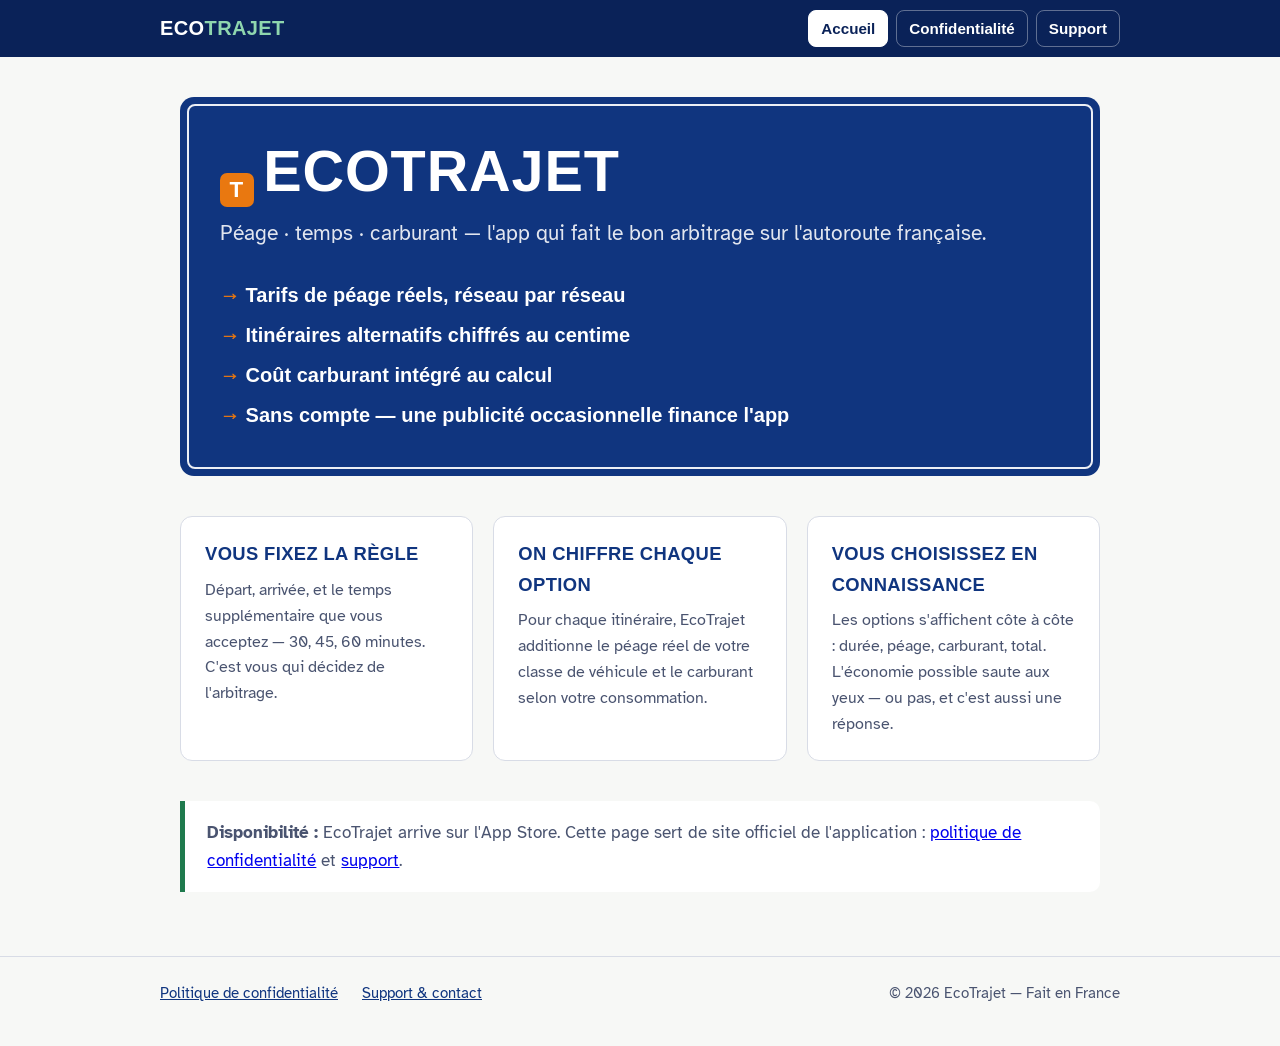
==== ecotrajet/index.html @ 45051797 "Ajout d'EcoTrajet : page app, politique de confidentialité, support Co-Authored-By: Claude Fable 5 <" ====
<!DOCTYPE html>
<html lang="fr">
<head>
  <meta charset="UTF-8">
  <meta name="viewport" content="width=device-width, initial-scale=1.0">
  <title>EcoTrajet — le juste prix du péage</title>
  <meta name="description" content="EcoTrajet compare péage, temps et carburant pour trouver le meilleur itinéraire autoroutier en France. App iOS sans compte, financée par une publicité occasionnelle, soumise à votre consentement.">
  <link rel="icon" href="data:image/svg+xml,<svg xmlns=%22http://www.w3.org/2000/svg%22 viewBox=%220 0 100 100%22><rect width=%22100%22 height=%22100%22 rx=%2218%22 fill=%22%2310357f%22/><rect x=%228%22 y=%228%22 width=%2284%22 height=%2284%22 rx=%2212%22 fill=%22none%22 stroke=%22white%22 stroke-width=%224%22/><text x=%2250%22 y=%2268%22 font-size=%2250%22 text-anchor=%22middle%22 fill=%22white%22 font-family=%22Arial%22 font-weight=%22bold%22>€</text></svg>">
  <link rel="preconnect" href="https://fonts.googleapis.com">
  <link rel="preconnect" href="https://fonts.gstatic.com" crossorigin>
  <link href="https://fonts.googleapis.com/css2?family=Saira+Semi+Condensed:wght@500;600;700&family=Atkinson+Hyperlegible:ital,wght@0,400;0,700;1,400&display=swap" rel="stylesheet">
  <link rel="stylesheet" href="styles.css">
</head>
<body>

<header class="site">
  <div class="inner">
    <a class="marque" href="./">Eco<span class="eco">Trajet</span></a>
    <nav class="nav" aria-label="Navigation principale">
      <a href="./" aria-current="page">Accueil</a>
      <a href="confidentialite.html">Confidentialité</a>
      <a href="support.html">Support</a>
    </nav>
  </div>
</header>

<main>
  <section class="hero panneau">
    <h1><span class="badge-t" aria-hidden="true">t</span>EcoTrajet</h1>
    <p class="tagline">Péage · temps · carburant — l'app qui fait le bon arbitrage sur l'autoroute française.</p>
    <ul class="destinations">
      <li>Tarifs de péage réels, réseau par réseau</li>
      <li>Itinéraires alternatifs chiffrés au centime</li>
      <li>Coût carburant intégré au calcul</li>
      <li>Sans compte — une publicité occasionnelle finance l'app</li>
    </ul>
  </section>

  <section class="cartes" aria-label="Comment ça marche">
    <div class="carte">
      <h3>Vous fixez la règle</h3>
      <p>Départ, arrivée, et le temps supplémentaire que vous acceptez — 30, 45, 60 minutes. C'est vous qui décidez de l'arbitrage.</p>
    </div>
    <div class="carte">
      <h3>On chiffre chaque option</h3>
      <p>Pour chaque itinéraire, EcoTrajet additionne le péage réel de votre classe de véhicule et le carburant selon votre consommation.</p>
    </div>
    <div class="carte">
      <h3>Vous choisissez en connaissance</h3>
      <p>Les options s'affichent côte à côte : durée, péage, carburant, total. L'économie possible saute aux yeux — ou pas, et c'est aussi une réponse.</p>
    </div>
  </section>

  <div class="note-store">
    <strong>Disponibilité :</strong> EcoTrajet arrive sur l'App Store. Cette page sert de site officiel de l'application :
    <a href="confidentialite.html">politique de confidentialité</a> et <a href="support.html">support</a>.
  </div>
</main>

<footer class="site">
  <div class="inner">
    <a href="confidentialite.html">Politique de confidentialité</a>
    <a href="support.html">Support &amp; contact</a>
    <span class="copy">© 2026 EcoTrajet — Fait en France</span>
  </div>
</footer>

</body>
</html>
---- ecotrajet/styles.css ----
/* EcoTrajet — site public (GitHub Pages)
   Direction : signalisation autoroutière française.
   Panneaux bleus à liseré blanc, typo condensée, accent orange télépéage. */

:root {
  --bleu-sign: #10357f;   /* bleu panneau autoroute */
  --bleu-nuit: #0a2258;
  --blanc-sign: #f7f8f6;  /* blanc signalétique, légèrement chaud */
  --orange-t: #e97810;    /* orange télépéage */
  --vert-eco: #1f7a4d;
  --encre: #172038;
  --encre-douce: #4a5470;
  --filet: #d8dce6;
  --panneau-radius: 14px;
}

* { margin: 0; padding: 0; box-sizing: border-box; }

html { scroll-behavior: smooth; }
@media (prefers-reduced-motion: reduce) {
  html { scroll-behavior: auto; }
  *, *::before, *::after { animation: none !important; transition: none !important; }
}

body {
  font-family: "Atkinson Hyperlegible", -apple-system, "Segoe UI", sans-serif;
  font-size: 1.0625rem;
  line-height: 1.65;
  color: var(--encre);
  background: var(--blanc-sign);
}

.display, h1, h2, h3, .nav a, .chip {
  font-family: "Saira SemiCondensed", "Arial Narrow", sans-serif;
}

/* ---------- Liseré de panneau (signature) ---------- */
.panneau {
  position: relative;
  background: var(--bleu-sign);
  color: #fff;
  border-radius: var(--panneau-radius);
}
.panneau::before {
  content: "";
  position: absolute;
  inset: 7px;
  border: 2.5px solid rgba(255, 255, 255, 0.92);
  border-radius: calc(var(--panneau-radius) - 6px);
  pointer-events: none;
}

/* ---------- En-tête ---------- */
header.site {
  background: var(--bleu-nuit);
  padding: 0.65rem 1.25rem;
}
header.site .inner {
  max-width: 960px;
  margin: 0 auto;
  display: flex;
  align-items: center;
  gap: 1rem;
  flex-wrap: wrap;
}
.marque {
  color: #fff;
  font-family: "Saira SemiCondensed", sans-serif;
  font-weight: 700;
  font-size: 1.25rem;
  letter-spacing: 0.02em;
  text-transform: uppercase;
  text-decoration: none;
}
.marque .eco { color: #8fd6ae; }
.nav { margin-left: auto; display: flex; gap: 0.5rem; }
.nav a {
  color: #fff;
  text-decoration: none;
  font-weight: 600;
  font-size: 0.95rem;
  padding: 0.3rem 0.75rem;
  border-radius: 8px;
  border: 1.5px solid rgba(255, 255, 255, 0.35);
  transition: background 0.15s ease, border-color 0.15s ease;
}
.nav a:hover { background: rgba(255, 255, 255, 0.12); border-color: #fff; }
.nav a[aria-current="page"] { background: #fff; color: var(--bleu-nuit); border-color: #fff; }

a:focus-visible, button:focus-visible {
  outline: 3px solid var(--orange-t);
  outline-offset: 2px;
}

/* ---------- Mise en page ---------- */
main { max-width: 960px; margin: 0 auto; padding: 2.5rem 1.25rem 4rem; }
main.etroit { max-width: 720px; }

/* ---------- Héros (accueil) ---------- */
.hero {
  padding: 2.75rem 2.5rem;
  margin-bottom: 2.5rem;
  animation: lever 0.6s ease both;
}
@keyframes lever {
  from { opacity: 0; transform: translateY(14px); }
  to { opacity: 1; transform: none; }
}
.hero h1 {
  font-size: clamp(2.4rem, 6vw, 3.6rem);
  font-weight: 700;
  text-transform: uppercase;
  letter-spacing: 0.015em;
  line-height: 1.05;
}
.hero .tagline {
  font-size: clamp(1.05rem, 2.5vw, 1.3rem);
  margin-top: 0.6rem;
  color: rgba(255, 255, 255, 0.88);
}
.hero .destinations {
  list-style: none;
  margin-top: 1.75rem;
  display: grid;
  gap: 0.45rem;
  font-family: "Saira SemiCondensed", sans-serif;
  font-weight: 600;
  font-size: clamp(1.05rem, 2.2vw, 1.25rem);
}
.hero .destinations li::before {
  content: "→ ";
  color: var(--orange-t);
  -webkit-text-stroke: 0.5px var(--orange-t);
}
.hero .badge-t {
  display: inline-flex;
  align-items: center;
  justify-content: center;
  width: 2.1rem; height: 2.1rem;
  background: var(--orange-t);
  color: #fff;
  border-radius: 7px;
  font-family: "Saira SemiCondensed", sans-serif;
  font-weight: 700;
  font-size: 1.4rem;
  margin-right: 0.6rem;
  vertical-align: -0.35rem;
}

/* ---------- Cartes (accueil) ---------- */
.cartes {
  display: grid;
  grid-template-columns: repeat(auto-fit, minmax(240px, 1fr));
  gap: 1.25rem;
}
.carte {
  background: #fff;
  border: 1.5px solid var(--filet);
  border-radius: 12px;
  padding: 1.4rem 1.5rem;
}
.carte h3 {
  font-size: 1.15rem;
  font-weight: 700;
  text-transform: uppercase;
  letter-spacing: 0.02em;
  color: var(--bleu-sign);
  margin-bottom: 0.5rem;
}
.carte p { color: var(--encre-douce); font-size: 0.98rem; }

.note-store {
  margin-top: 2.5rem;
  padding: 1.1rem 1.4rem;
  background: #fff;
  border-left: 5px solid var(--vert-eco);
  border-radius: 0 10px 10px 0;
  color: var(--encre-douce);
}

/* ---------- Pages de contenu (confidentialité, support) ---------- */
.entete-page { margin-bottom: 2.25rem; }
.entete-page h1 {
  display: inline-block;
  padding: 0.75rem 1.5rem 0.85rem;
  font-size: clamp(1.5rem, 4vw, 2.1rem);
  font-weight: 700;
  text-transform: uppercase;
  letter-spacing: 0.02em;
  line-height: 1.1;
}
.entete-page .maj {
  display: block;
  margin-top: 0.9rem;
  color: var(--encre-douce);
  font-size: 0.92rem;
}

article h2 {
  display: inline-block;
  margin: 2.4rem 0 0.9rem;
  padding: 0.32rem 0.9rem 0.4rem;
  font-size: 1.12rem;
  font-weight: 700;
  text-transform: uppercase;
  letter-spacing: 0.03em;
  background: var(--bleu-sign);
  color: #fff;
  border-radius: 8px;
  box-shadow: inset 0 0 0 1.5px rgba(255, 255, 255, 0.85), inset 0 0 0 3.5px var(--bleu-sign);
}
article h3 {
  margin: 1.5rem 0 0.5rem;
  font-size: 1.05rem;
  font-weight: 700;
  color: var(--bleu-sign);
}
article p, article li { margin-bottom: 0.7rem; }
article ul { padding-left: 1.3rem; }
article a { color: var(--bleu-sign); }

.essentiel {
  background: #fff;
  border: 1.5px solid var(--filet);
  border-radius: 12px;
  padding: 1.3rem 1.5rem;
  margin-bottom: 0.5rem;
}
.essentiel h2:first-child { margin-top: 0; }
.essentiel ul { list-style: none; padding: 0; }
.essentiel li { padding-left: 1.6rem; position: relative; }
.essentiel li::before {
  content: "✓";
  position: absolute; left: 0;
  color: var(--vert-eco);
  font-weight: 700;
}

table { border-collapse: collapse; width: 100%; margin: 1rem 0; font-size: 0.95rem; }
th, td { text-align: left; padding: 0.55rem 0.8rem; border-bottom: 1px solid var(--filet); vertical-align: top; }
th { font-family: "Saira SemiCondensed", sans-serif; text-transform: uppercase; font-size: 0.85rem; letter-spacing: 0.04em; color: var(--bleu-sign); }

/* ---------- Pied de page ---------- */
footer.site {
  border-top: 1.5px solid var(--filet);
  padding: 1.5rem 1.25rem 2.5rem;
  color: var(--encre-douce);
  font-size: 0.92rem;
}
footer.site .inner {
  max-width: 960px;
  margin: 0 auto;
  display: flex;
  gap: 1.5rem;
  flex-wrap: wrap;
  align-items: baseline;
}
footer.site a { color: var(--bleu-sign); }
footer.site .copy { margin-left: auto; }

@media (max-width: 600px) {
  .hero { padding: 2rem 1.5rem; }
  .nav { margin-left: 0; }
  footer.site .copy { margin-left: 0; }
}
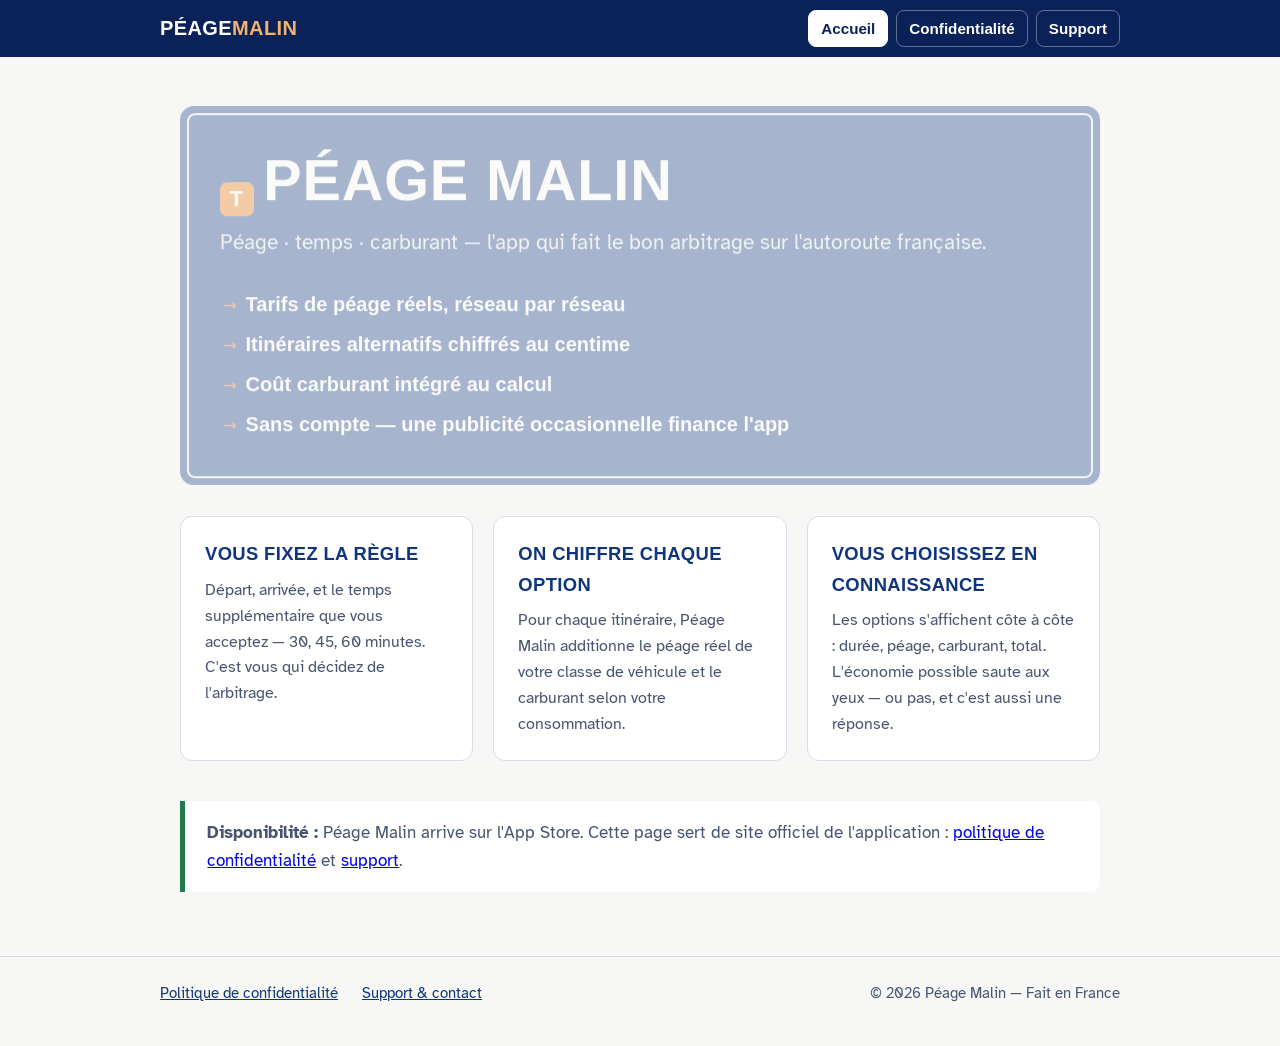
==== commit dc43dc49: "Rebranding EcoTrajet → Péage Malin : nouveau dossier /peagemalin/, redirections depuis /ecotrajet/ C" ====
--- a/ecotrajet/index.html
+++ b/ecotrajet/index.html
@@ -1,69 +1 @@
-<!DOCTYPE html>
-<html lang="fr">
-<head>
-  <meta charset="UTF-8">
-  <meta name="viewport" content="width=device-width, initial-scale=1.0">
-  <title>EcoTrajet — le juste prix du péage</title>
-  <meta name="description" content="EcoTrajet compare péage, temps et carburant pour trouver le meilleur itinéraire autoroutier en France. App iOS sans compte, financée par une publicité occasionnelle, soumise à votre consentement.">
-  <link rel="icon" href="data:image/svg+xml,<svg xmlns=%22http://www.w3.org/2000/svg%22 viewBox=%220 0 100 100%22><rect width=%22100%22 height=%22100%22 rx=%2218%22 fill=%22%2310357f%22/><rect x=%228%22 y=%228%22 width=%2284%22 height=%2284%22 rx=%2212%22 fill=%22none%22 stroke=%22white%22 stroke-width=%224%22/><text x=%2250%22 y=%2268%22 font-size=%2250%22 text-anchor=%22middle%22 fill=%22white%22 font-family=%22Arial%22 font-weight=%22bold%22>€</text></svg>">
-  <link rel="preconnect" href="https://fonts.googleapis.com">
-  <link rel="preconnect" href="https://fonts.gstatic.com" crossorigin>
-  <link href="https://fonts.googleapis.com/css2?family=Saira+Semi+Condensed:wght@500;600;700&family=Atkinson+Hyperlegible:ital,wght@0,400;0,700;1,400&display=swap" rel="stylesheet">
-  <link rel="stylesheet" href="styles.css">
-</head>
-<body>
-
-<header class="site">
-  <div class="inner">
-    <a class="marque" href="./">Eco<span class="eco">Trajet</span></a>
-    <nav class="nav" aria-label="Navigation principale">
-      <a href="./" aria-current="page">Accueil</a>
-      <a href="confidentialite.html">Confidentialité</a>
-      <a href="support.html">Support</a>
-    </nav>
-  </div>
-</header>
-
-<main>
-  <section class="hero panneau">
-    <h1><span class="badge-t" aria-hidden="true">t</span>EcoTrajet</h1>
-    <p class="tagline">Péage · temps · carburant — l'app qui fait le bon arbitrage sur l'autoroute française.</p>
-    <ul class="destinations">
-      <li>Tarifs de péage réels, réseau par réseau</li>
-      <li>Itinéraires alternatifs chiffrés au centime</li>
-      <li>Coût carburant intégré au calcul</li>
-      <li>Sans compte — une publicité occasionnelle finance l'app</li>
-    </ul>
-  </section>
-
-  <section class="cartes" aria-label="Comment ça marche">
-    <div class="carte">
-      <h3>Vous fixez la règle</h3>
-      <p>Départ, arrivée, et le temps supplémentaire que vous acceptez — 30, 45, 60 minutes. C'est vous qui décidez de l'arbitrage.</p>
-    </div>
-    <div class="carte">
-      <h3>On chiffre chaque option</h3>
-      <p>Pour chaque itinéraire, EcoTrajet additionne le péage réel de votre classe de véhicule et le carburant selon votre consommation.</p>
-    </div>
-    <div class="carte">
-      <h3>Vous choisissez en connaissance</h3>
-      <p>Les options s'affichent côte à côte : durée, péage, carburant, total. L'économie possible saute aux yeux — ou pas, et c'est aussi une réponse.</p>
-    </div>
-  </section>
-
-  <div class="note-store">
-    <strong>Disponibilité :</strong> EcoTrajet arrive sur l'App Store. Cette page sert de site officiel de l'application :
-    <a href="confidentialite.html">politique de confidentialité</a> et <a href="support.html">support</a>.
-  </div>
-</main>
-
-<footer class="site">
-  <div class="inner">
-    <a href="confidentialite.html">Politique de confidentialité</a>
-    <a href="support.html">Support &amp; contact</a>
-    <span class="copy">© 2026 EcoTrajet — Fait en France</span>
-  </div>
-</footer>
-
-</body>
-</html>
+<!DOCTYPE html><html lang="fr"><head><meta charset="UTF-8"><meta http-equiv="refresh" content="0; url=/peagemalin/index.html"><link rel="canonical" href="https://raphael0010.github.io/peagemalin/index.html"><title>Redirection</title></head><body><p>Cette page a déménagé : <a href="/peagemalin/index.html">raphael0010.github.io/peagemalin</a></p></body></html>
